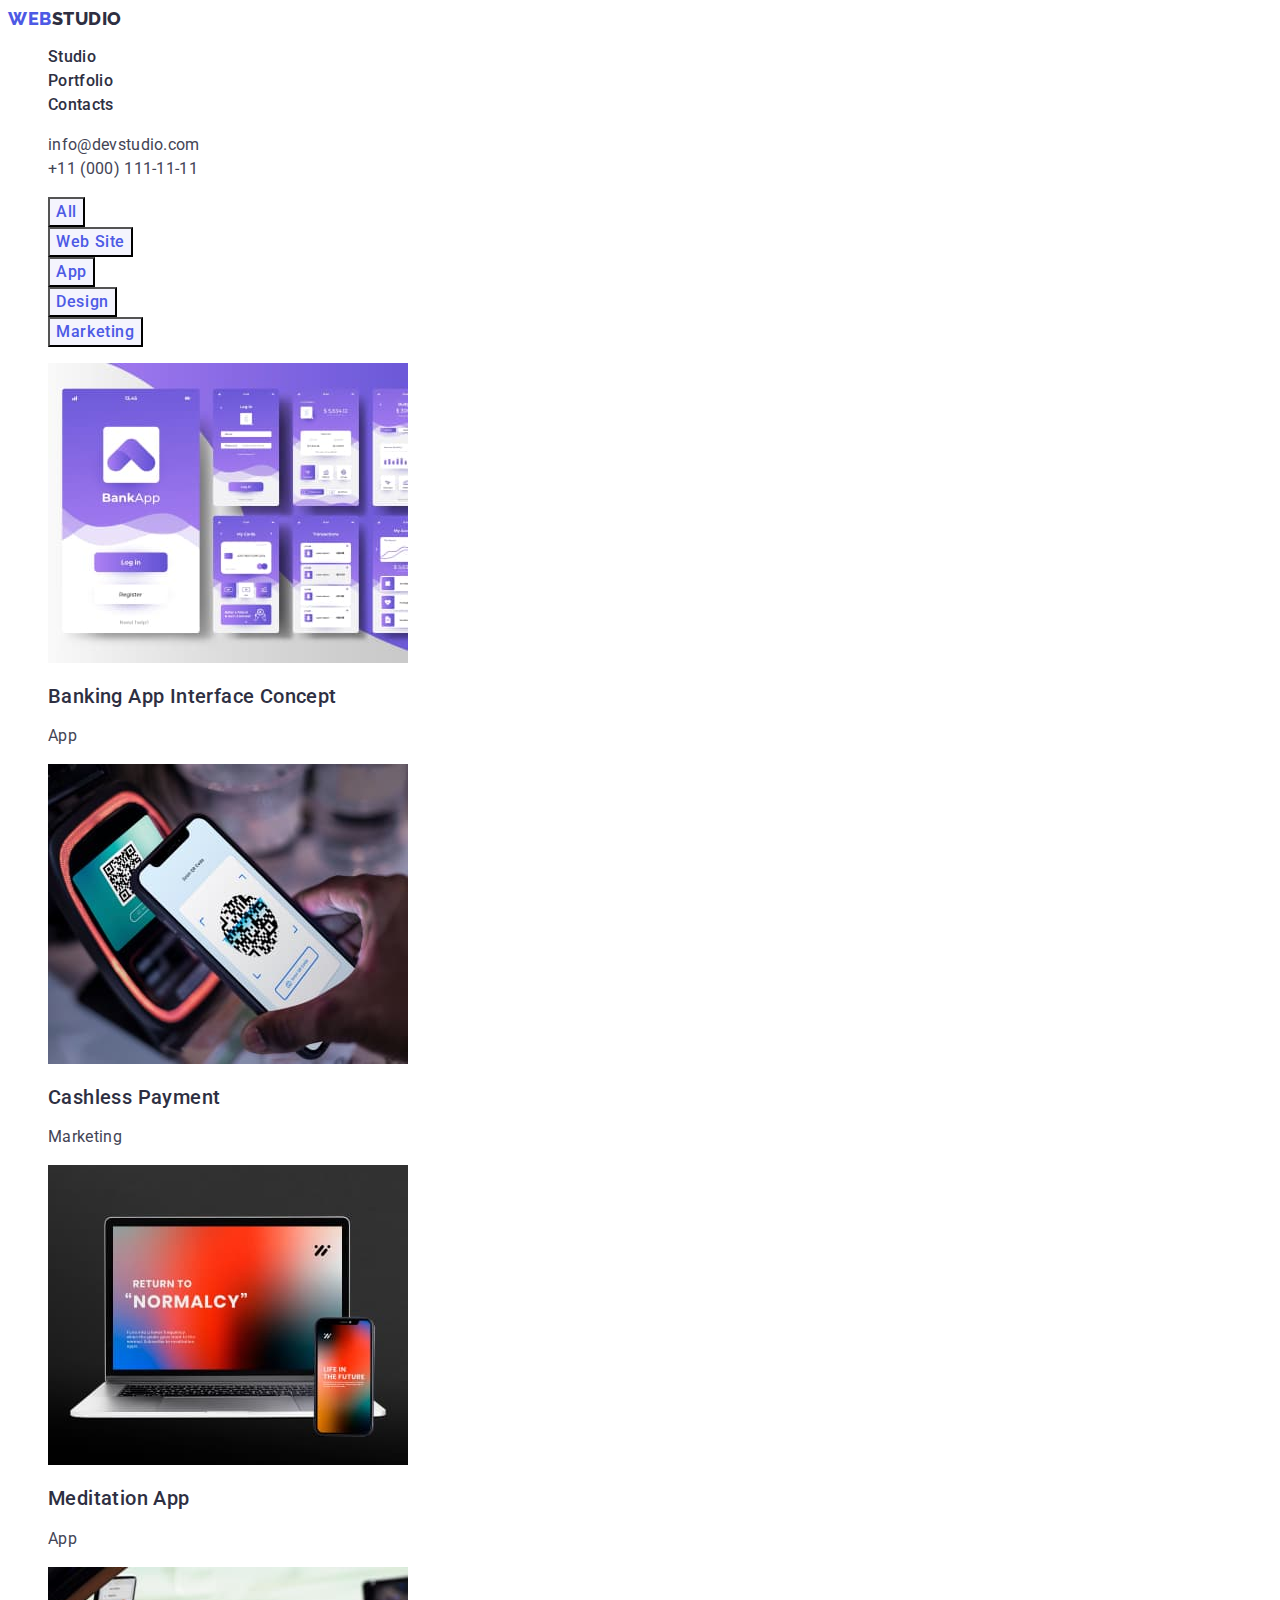
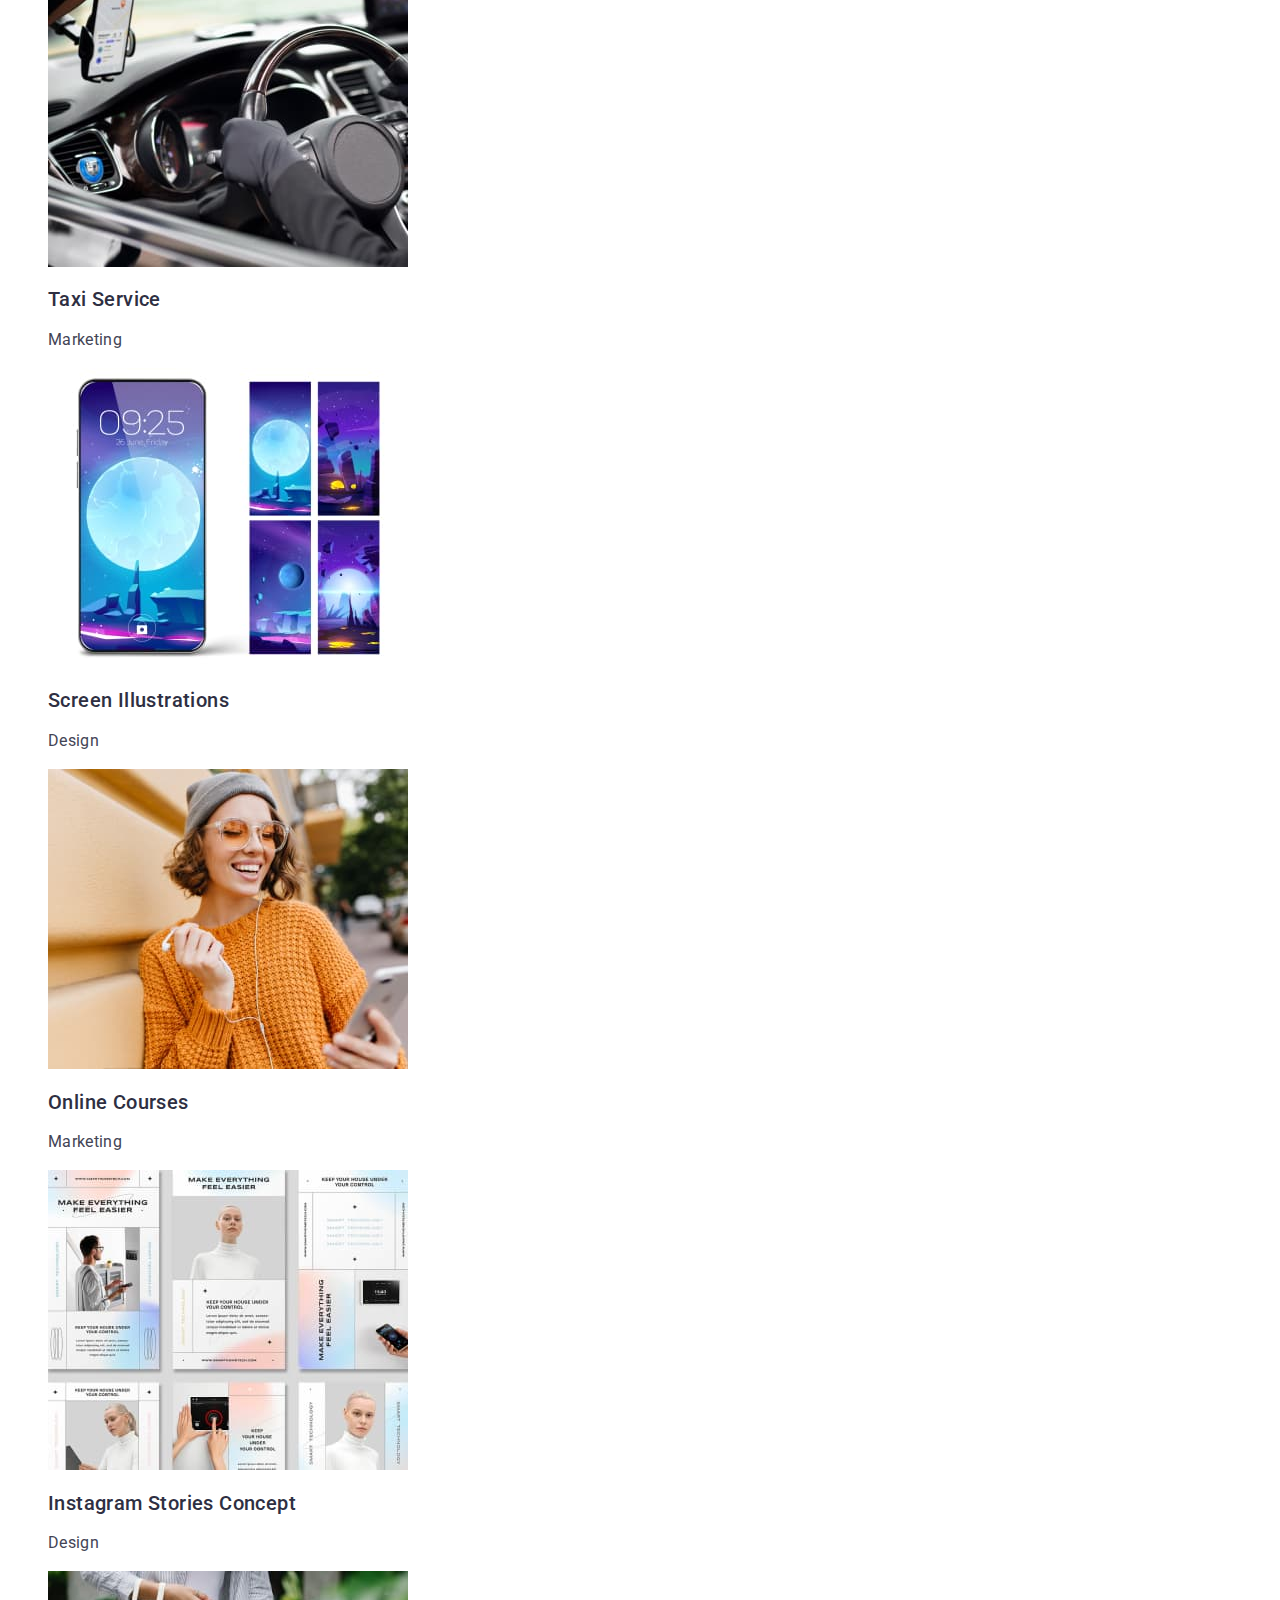
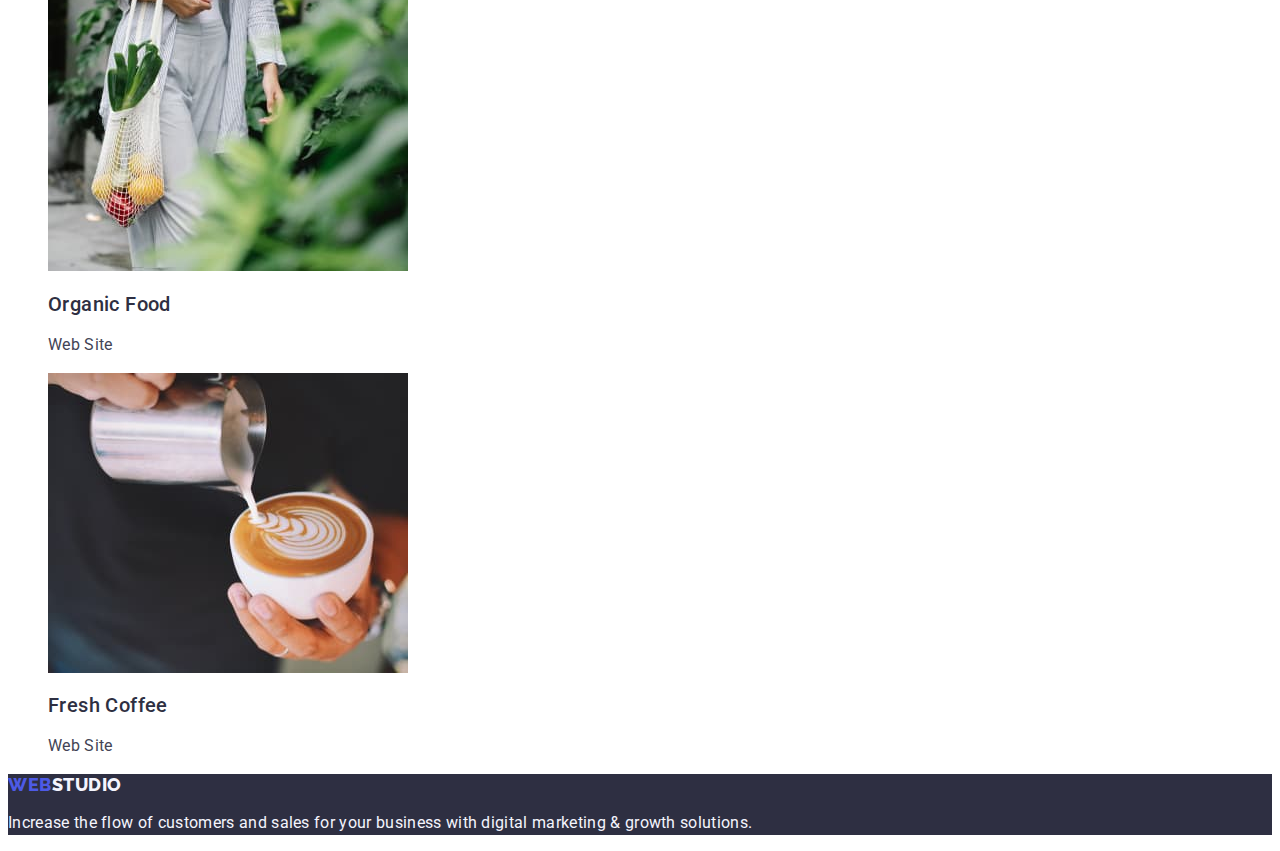
==== portfolio.html @ e1b352a7 "Initial commit" ====
<!DOCTYPE html>
<html lang="en">
<head>
    <meta charset="UTF-8">
    <meta http-equiv="X-UA-Compatible" content="IE=edge">
    <meta name="viewport" content="width=device-width, initial-scale=1.0">
    <title>Portfolio</title>
    <link rel="preconnect" href="https://fonts.googleapis.com">
    <link rel="preconnect" href="https://fonts.gstatic.com" crossorigin>
    <link href="https://fonts.googleapis.com/css2?family=Raleway:wght@800&family=Roboto:wght@400;500;700;900&display=swap"
        rel="stylesheet">
    <link rel="stylesheet" href="./css/styles.css">
</head>
<body>
    <header class="header">
        <nav class="header-navigation">
            <a class="logo link" href="./index.html">Web<span class="header-logo">Studio</span></a>
            <ul class="header-list list">
                <li class="header-item"> <a class="header-link link" href="./index.html">Studio</a> </li>
                <li class="header-item"> <a class="header-link link" href="./portfolio.html">Portfolio</a> </li>
                <li class="header-item"> <a class="header-link link" href="">Contacts</a> </li>
            </ul>
        </nav>
        <address class="header-adress">
            <ul class="header-contact list">
                <li> <a class="header-contact link" href="mailto:info@devstudio.com">info@devstudio.com</a> </li>
                <li> <a class="header-contact link" href="tel:+110001111111">+11 (000) 111-11-11</a> </li>
            </ul>
        </address>
    </header>
    <main>
        <section class="portfolio">
            <h1 hidden>Portfolio</h1>
            <ul class="list">
                <li><button class="portfolio-btn" type="button">All</button></li>
                <li><button class="portfolio-btn" type="button">Web Site</button></li>
                <li><button class="portfolio-btn" type="button">App</button></li>
                <li><button class="portfolio-btn" type="button">Design</button></li>
                <li><button class="portfolio-btn" type="button">Marketing</button></li>
            </ul>
            <ul class="portfolio-list list">
                <li class="portfolio-item">
                    <a class="portfolio-link link">
                    <img src="./images/banking-app.jpg" alt="Illustration of the banking app interface concept" width="360">
                    <h2 class="portfolio-subtitle">Banking App Interface Concept</h2>
                    <p class="portfolio-text">App</p>
                    </a>
                </li>
                <li class="portfolio-item">
                    <a class="portfolio-link link">
                    <img src="./images/cashless-payment.jpg" alt="Payment by QR code" width="360">
                    <h2 class="portfolio-subtitle">Cashless Payment</h2>
                    <p class="portfolio-text">Marketing</p>
                    </a>
                </li>
                <li class="portfolio-item">
                    <a class="portfolio-link link">
                    <img src="./images/meditation-app.jpg" alt="Meditation app" width="360">
                    <h2 class="portfolio-subtitle">Meditation App</h2>
                    <p class="portfolio-text">App</p>
                    </a>
                </li>
                <li class="portfolio-item">
                    <a class="portfolio-link link">
                    <img src="./images/taxi-service.jpg" alt="The taxi driver is driving" width="360">
                    <h2 class="portfolio-subtitle">Taxi Service</h2>
                    <p class="portfolio-text">Marketing</p>
                    </a>
                </li>
                <li class="portfolio-item">
                    <a class="portfolio-link link">
                    <img src="./images/screen-illustrations.jpg" alt="Illustration of screens on the phone" width="360">
                    <h2 class="portfolio-subtitle">Screen Illustrations</h2>
                    <p class="portfolio-text">Design</p>
                    </a>
                </li>
                <li class="portfolio-item">
                    <a class="portfolio-link link">
                    <img src="./images/online-courses.jpg" alt="The girl listens to music in headphones" width="360">
                    <h2 class="portfolio-subtitle">Online Courses</h2>
                    <p class="portfolio-text">Marketing</p>
                    </a>
                </li>
                <li class="portfolio-item">
                    <a class="portfolio-link link">
                    <img src="./images/instagram-stories.jpg" alt="Illustration of the instagram stories concept" width="360">
                    <h2 class="portfolio-subtitle">Instagram Stories Concept</h2>
                    <p class="portfolio-text">Design</p>
                    </a>
                </li>
                <li class="portfolio-item">
                    <a class="portfolio-link link">
                    <img src="./images/organic-food.jpg" alt="Organic food" width="360">
                    <h2 class="portfolio-subtitle">Organic Food</h2>
                    <p class="portfolio-text">Web Site</p>
                    </a>
                </li>
                <li class="portfolio-item">
                    <a class="portfolio-link link">
                    <img src="./images/fresh-coffee.jpg" alt="The gay is making coffee" width="360">
                    <h2 class="portfolio-subtitle">Fresh Coffee</h2>
                    <p class="portfolio-text">Web Site</p>
                    </a>
                </li>
            </ul>
        </section>
    </main>
    <footer class="footer">
        <a class="logo link" href="./index.html">Web<span class="footer-logo">Studio</span></a>
        <p class="footer-text">Increase the flow of customers and sales for your business with digital marketing & growth
            solutions.</p>
    </footer>
</body>
</html>
---- css/styles.css ----
:root {
    --color-primary: #434455;
    --color-secondary: #2E2F42;
    --color-action: #4D5AE5;
    --color-brand: #2E2F42;
    --color-brand-light: #F4F4FD;
    --color-invert: #fff;
    --color-logo: #4D5AE5;
    --color-action-light: #E7E9FC;
    --color-background: #fff;
    --color-logo-header: #2E2F42;
    --color-logo-footer: #F4F4FD;
    --color-footer-text: #F4F4FD;
    --color-hover-link: #404BBF;
    --color-hover-btn: #404BBF;
}

body {
    font-family: 'Roboto', sans-serif;
    color: var(--color-primary);
    background-color: var(--color-background);
}

.list {
    list-style: none;
}

.link {
    text-decoration: none;
}

.logo {
    font-family: 'Raleway', sans-serif;
    font-weight: 800;
    font-size: 18px;
    line-height: 1.17;
    color: var(--color-logo);
    letter-spacing: 0.03em;
    text-transform: uppercase;
}

/* HEADER */

.header-logo {
    color: var(--color-logo-header);
}

.header-link {
    font-weight: 500;
    font-size: 16px;
    line-height: 1.5;
    letter-spacing: 0.02em;
    color: var(--color-secondary);
}

.header-link:focus,
.header-link:hover {
    color: var(--color-hover-link);
}

.header-adress {
    font-style: normal;
}

.header-contact {
    font-size: 16px;
    line-height: 1.5;
    letter-spacing: 0.02em;
    color: var(--color-primary);
}

.header-contact:hover,
.header-contact:focus {
    color: var(--color-hover-link);
}


/* HERO SECTION */

.hero-section {
    background-color: var(--color-brand);
}

.hero-title {
    font-size: 56px;
    line-height: 1.07;
    text-align: center;
    letter-spacing: 0.02em;
    color: var(--color-invert);
}

.hero-btn {
    font-family: inherit;
    font-weight: 500;
    font-size: 16px;
    line-height: 1.5;
    display: flex;
    align-items: center;
    letter-spacing: 0.04em;
    color: var(--color-invert);
    background-color: var(--color-action);
    cursor: pointer;
}

.hero-btn:hover,
.hero-btn:focus {
    background-color: var(--color-hover-btn);
    color: var(--color-invert);
}

/* FEATURES */

.feaures-subtitle {
    font-weight: 500;
    font-size: 20px;
    line-height: 1.2;
    letter-spacing: 0.02em;
    color: var(--color-secondary);
}

.fetures-text {
    font-size: 16px;
    line-height: 1.5;
    letter-spacing: 0.02em;
}

/* ABOUT */

.about-title {
    font-size: 36px;
    line-height: 1.11;
    text-align: center;
    letter-spacing: 0.02em;
    text-transform: capitalize;
    color: var(--color-secondary);
}

/* TEAM */

.team {
    background-color: var(--color-brand-light);
}

.team-title {
    font-size: 36px;
    line-height: 1.11;
    text-align: center;
    letter-spacing: 0.02em;
    text-transform: capitalize;
    color: var(--color-secondary);
}

.team-item {
    background-color: var(--color-invert);
}

.team-subtitle {
    font-weight: 500;
    font-size: 20px;
    line-height: 1.2;
    text-align: center;
    letter-spacing: 0.02em;
    color: var(--color-secondary);
}

.team-text {
    font-size: 16px;
    line-height: 1.5;
    text-align: center;
    letter-spacing: 0.02em;
}

/* PORTFOLIO */

.portfolio-btn {
    font-family: inherit;
    font-weight: 500;
    font-size: 16px;
    line-height: 1.5;
    display: flex;
    align-items: center;
    text-align: center;
    letter-spacing: 0.04em;
    cursor: pointer;
    color: var(--color-action);
    background-color: var(--color-logo-footer);
}

.portfolio-btn:hover,
.portfolio-btn:focus {
    color: var(--color-invert);
    background-color: var(--color-hover-btn);
}

.portfolio-subtitle {
    font-weight: 500;
    font-size: 20px;
    line-height: 1.2;
    letter-spacing: 0.02em;
    color: var(--color-secondary);
}

.portfolio-text {
    font-size: 16px;
    line-height: 1.5;
    letter-spacing: 0.02em;
}

/* FOOTEER */

.footer {
    background-color: var(--color-brand);
}

.footer-logo {
    color: var(--color-logo-footer);
}

.footer-text {
    font-size: 16px;
    line-height: 1.5;
    letter-spacing: 0.02em;
    color: var(--color-footer-text);
}
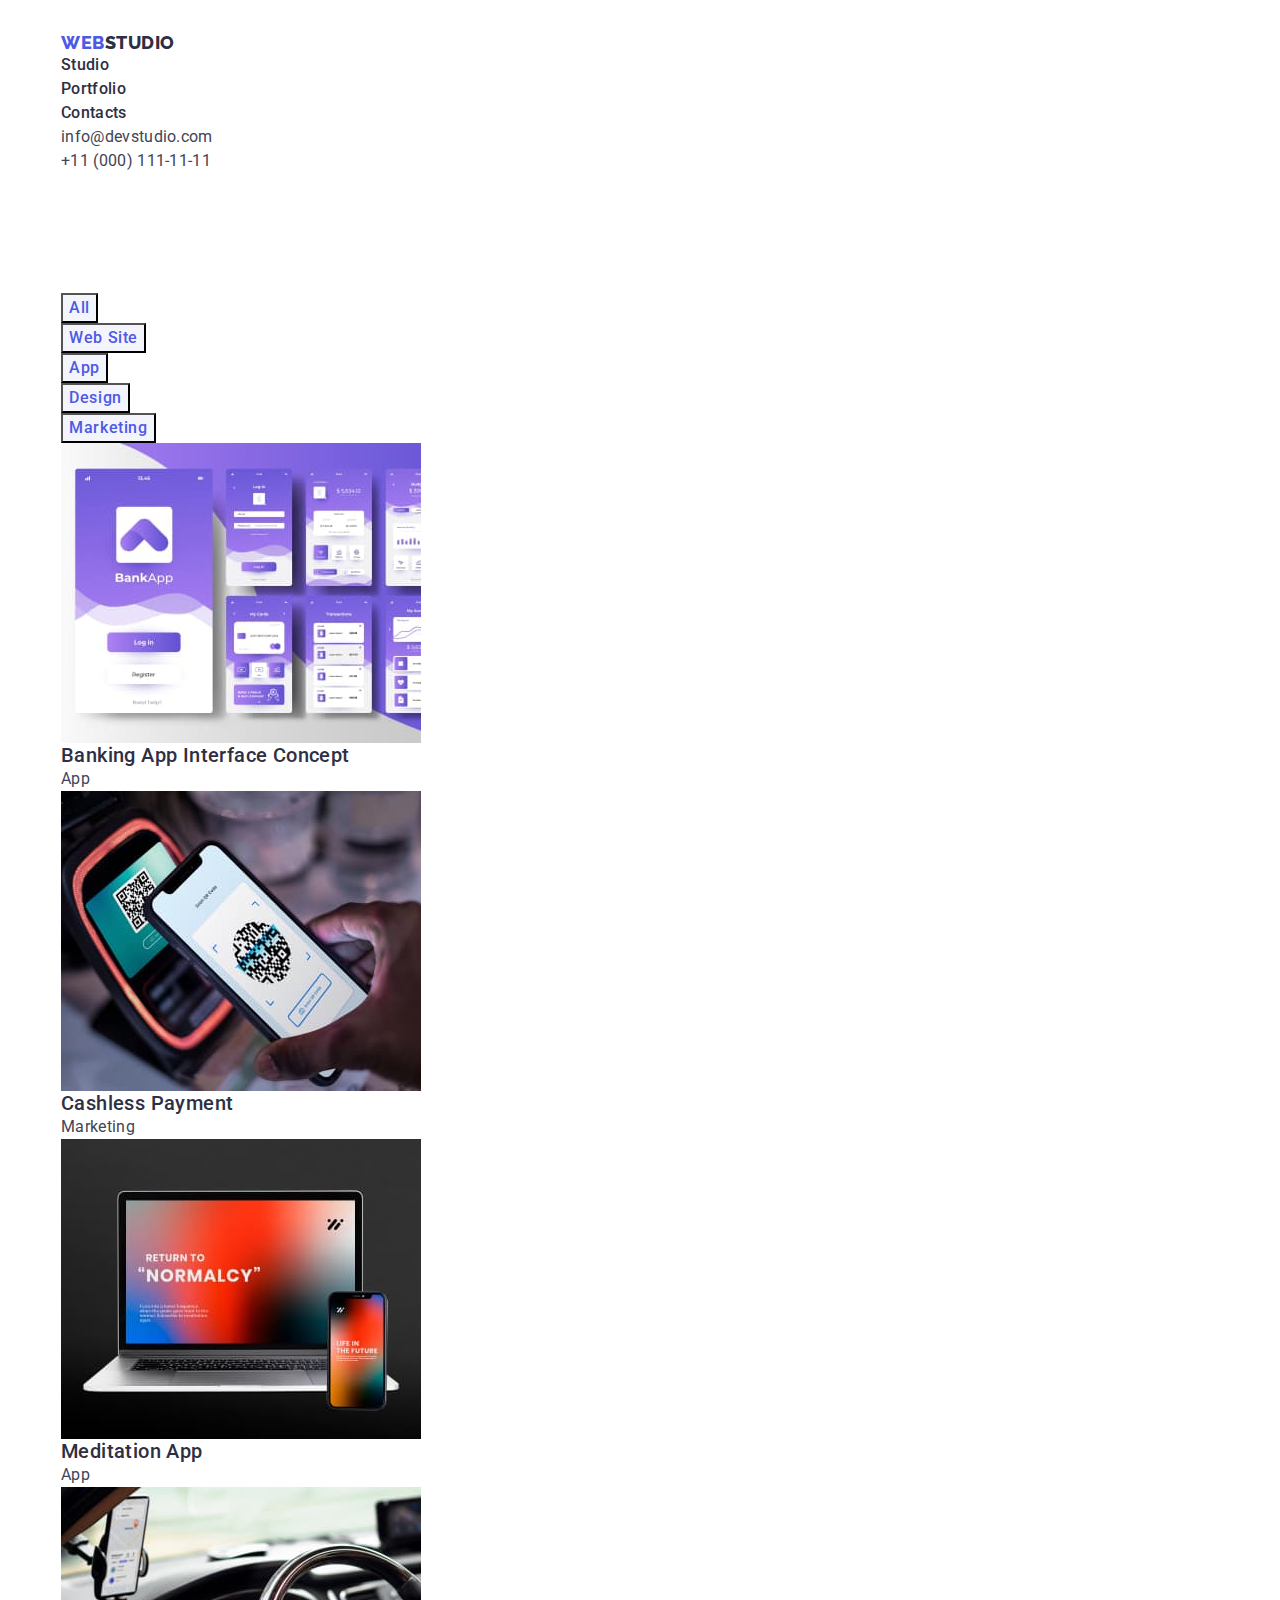
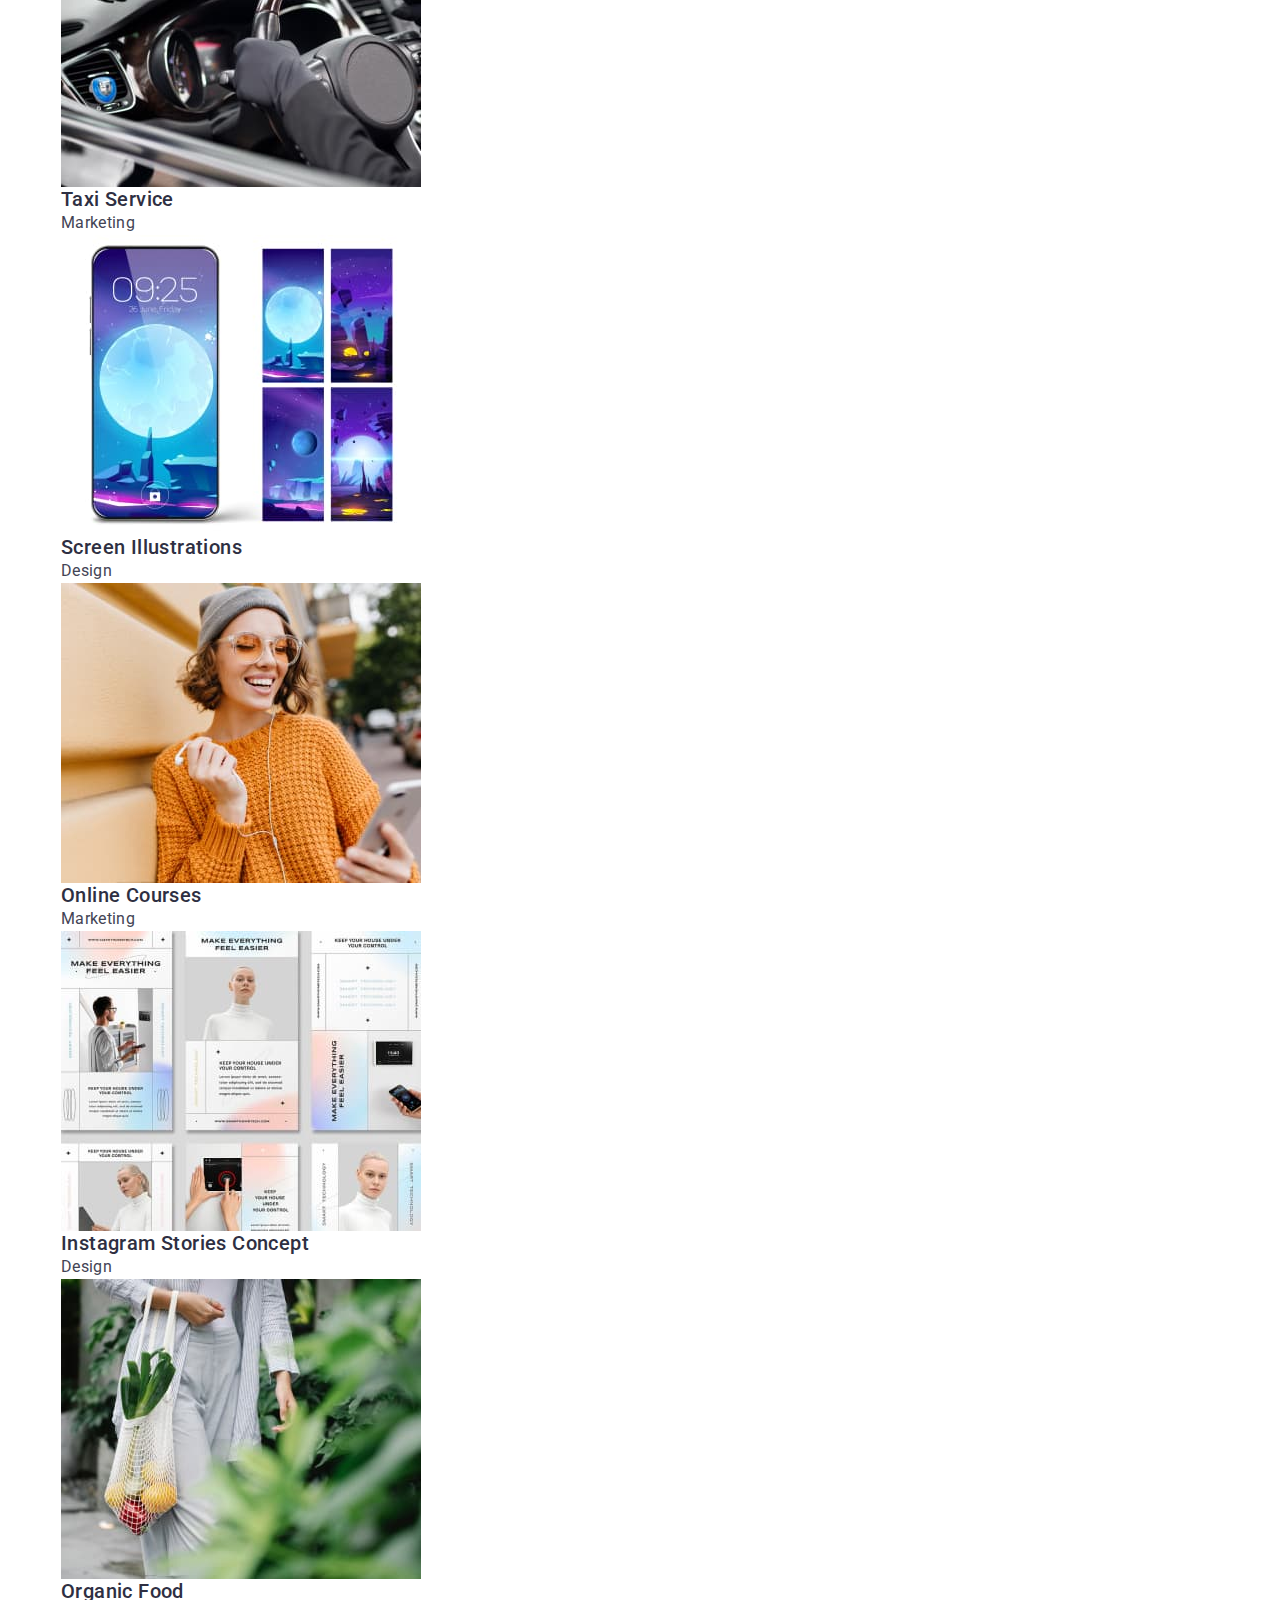
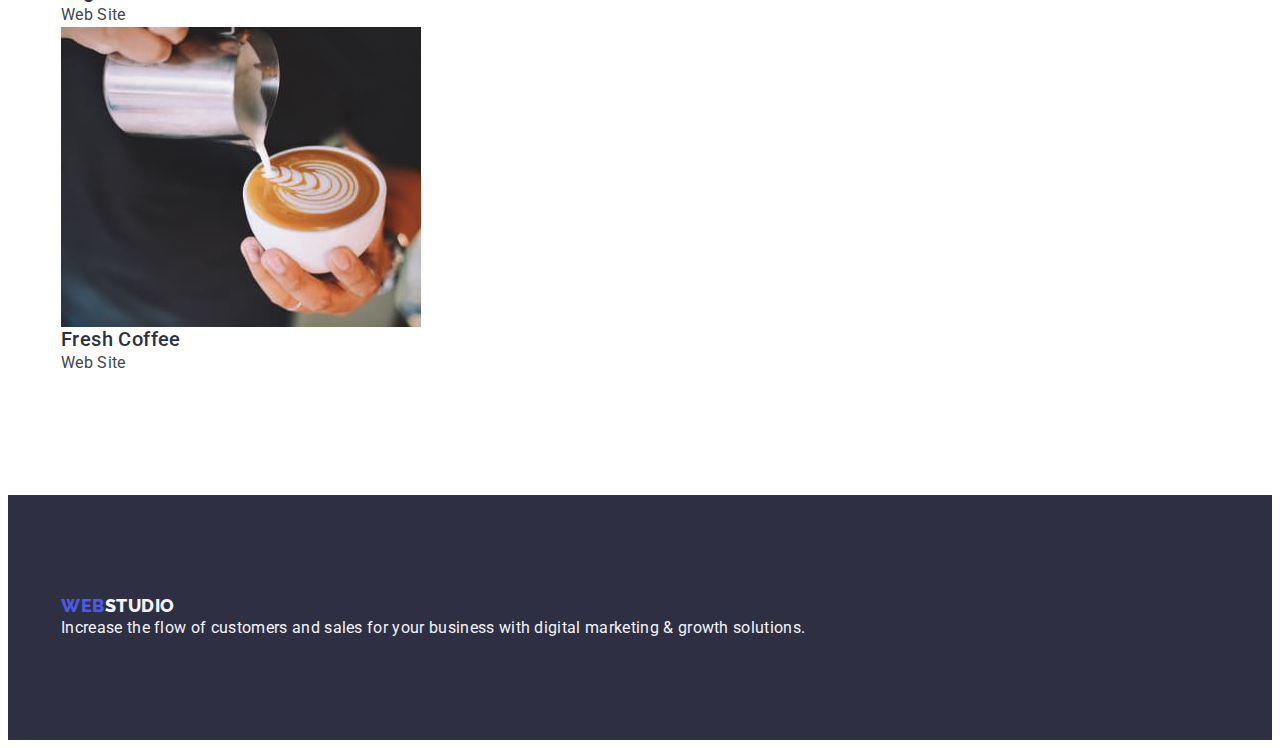
==== commit c22ec889: "add modern normalize" ====
--- a/portfolio.html
+++ b/portfolio.html
@@ -9,10 +9,14 @@
     <link rel="preconnect" href="https://fonts.gstatic.com" crossorigin>
     <link href="https://fonts.googleapis.com/css2?family=Raleway:wght@800&family=Roboto:wght@400;500;700;900&display=swap"
         rel="stylesheet">
+    <link rel="stylesheet" href="https://cdnjs.cloudflare.com/ajax/libs/modern-normalize/1.1.0/modern-normalize.min.css"
+        integrity="sha512-wpPYUAdjBVSE4KJnH1VR1HeZfpl1ub8YT/NKx4PuQ5NmX2tKuGu6U/JRp5y+Y8XG2tV+wKQpNHVUX03MfMFn9Q=="
+        crossorigin="anonymous" referrerpolicy="no-referrer" />
     <link rel="stylesheet" href="./css/styles.css">
 </head>
 <body>
     <header class="header">
+    <div class="container">
         <nav class="header-navigation">
             <a class="logo link" href="./index.html">Web<span class="header-logo">Studio</span></a>
             <ul class="header-list list">
@@ -21,17 +25,19 @@
                 <li class="header-item"> <a class="header-link link" href="">Contacts</a> </li>
             </ul>
         </nav>
-        <address class="header-adress">
-            <ul class="header-contact list">
-                <li> <a class="header-contact link" href="mailto:info@devstudio.com">info@devstudio.com</a> </li>
-                <li> <a class="header-contact link" href="tel:+110001111111">+11 (000) 111-11-11</a> </li>
+        <address class="header-address">
+            <ul class="header-address-list list">
+                <li> <a class="header-address-item link" href="mailto:info@devstudio.com">info@devstudio.com</a> </li>
+                <li> <a class="header-address-item link" href="tel:+110001111111">+11 (000) 111-11-11</a> </li>
             </ul>
         </address>
+    </div>
     </header>
     <main>
         <section class="portfolio">
+        <div class="container">
             <h1 hidden>Portfolio</h1>
-            <ul class="list">
+            <ul class="portfolio-btn-list list">
                 <li><button class="portfolio-btn" type="button">All</button></li>
                 <li><button class="portfolio-btn" type="button">Web Site</button></li>
                 <li><button class="portfolio-btn" type="button">App</button></li>
@@ -103,12 +109,16 @@
                     </a>
                 </li>
             </ul>
+        </div>
         </section>
     </main>
     <footer class="footer">
+    <div class="container">
         <a class="logo link" href="./index.html">Web<span class="footer-logo">Studio</span></a>
         <p class="footer-text">Increase the flow of customers and sales for your business with digital marketing & growth
             solutions.</p>
+    </div>
     </footer>
 </body>
-</html>+</html>
+ 
--- a/css/styles.css
+++ b/css/styles.css
@@ -15,6 +15,30 @@
     --color-hover-btn: #404BBF;
 }
 
+p,
+h1,
+h2,
+h3 {
+    margin: 0;
+}
+
+ul {
+    margin: 0;
+    padding-left: 0;
+}
+
+button {
+    cursor: pointer;
+}
+
+address {
+    font-style: normal;
+}
+
+img {
+    display: block;
+}
+  
 body {
     font-family: 'Roboto', sans-serif;
     color: var(--color-primary);
@@ -39,7 +63,19 @@
     text-transform: uppercase;
 }
 
+.container {
+    width: 1158px;
+    padding-left: 15px;
+    padding-right: 15px;
+    margin: 0 auto;
+}
+
 /* HEADER */
+
+.header {
+    padding-top: 24px;
+    padding-bottom: 24px;
+}
 
 .header-logo {
     color: var(--color-logo-header);
@@ -58,19 +94,16 @@
     color: var(--color-hover-link);
 }
 
-.header-adress {
-    font-style: normal;
-}
-
-.header-contact {
+
+.header-address-item {
     font-size: 16px;
     line-height: 1.5;
     letter-spacing: 0.02em;
     color: var(--color-primary);
 }
 
-.header-contact:hover,
-.header-contact:focus {
+.header-address-item:hover,
+.header-address-item:focus {
     color: var(--color-hover-link);
 }
 
@@ -79,6 +112,8 @@
 
 .hero-section {
     background-color: var(--color-brand);
+    padding-top: 188px;
+    padding-bottom: 188px;
 }
 
 .hero-title {
@@ -99,7 +134,6 @@
     letter-spacing: 0.04em;
     color: var(--color-invert);
     background-color: var(--color-action);
-    cursor: pointer;
 }
 
 .hero-btn:hover,
@@ -110,6 +144,11 @@
 
 /* FEATURES */
 
+.features {
+    padding-top: 120px;
+    padding-bottom: 120px;
+}
+
 .feaures-subtitle {
     font-weight: 500;
     font-size: 20px;
@@ -125,6 +164,10 @@
 }
 
 /* ABOUT */
+
+.about {
+    padding-bottom: 120px;
+}
 
 .about-title {
     font-size: 36px;
@@ -139,6 +182,8 @@
 
 .team {
     background-color: var(--color-brand-light);
+    padding-top: 120px;
+    padding-bottom: 120px;
 }
 
 .team-title {
@@ -171,6 +216,10 @@
 }
 
 /* PORTFOLIO */
+.portfolio {
+    padding-top: 96px;
+    padding-bottom: 120px;
+}
 
 .portfolio-btn {
     font-family: inherit;
@@ -181,7 +230,6 @@
     align-items: center;
     text-align: center;
     letter-spacing: 0.04em;
-    cursor: pointer;
     color: var(--color-action);
     background-color: var(--color-logo-footer);
 }
@@ -210,6 +258,8 @@
 
 .footer {
     background-color: var(--color-brand);
+    padding-top: 100px;
+    padding-bottom: 100px;
 }
 
 .footer-logo {
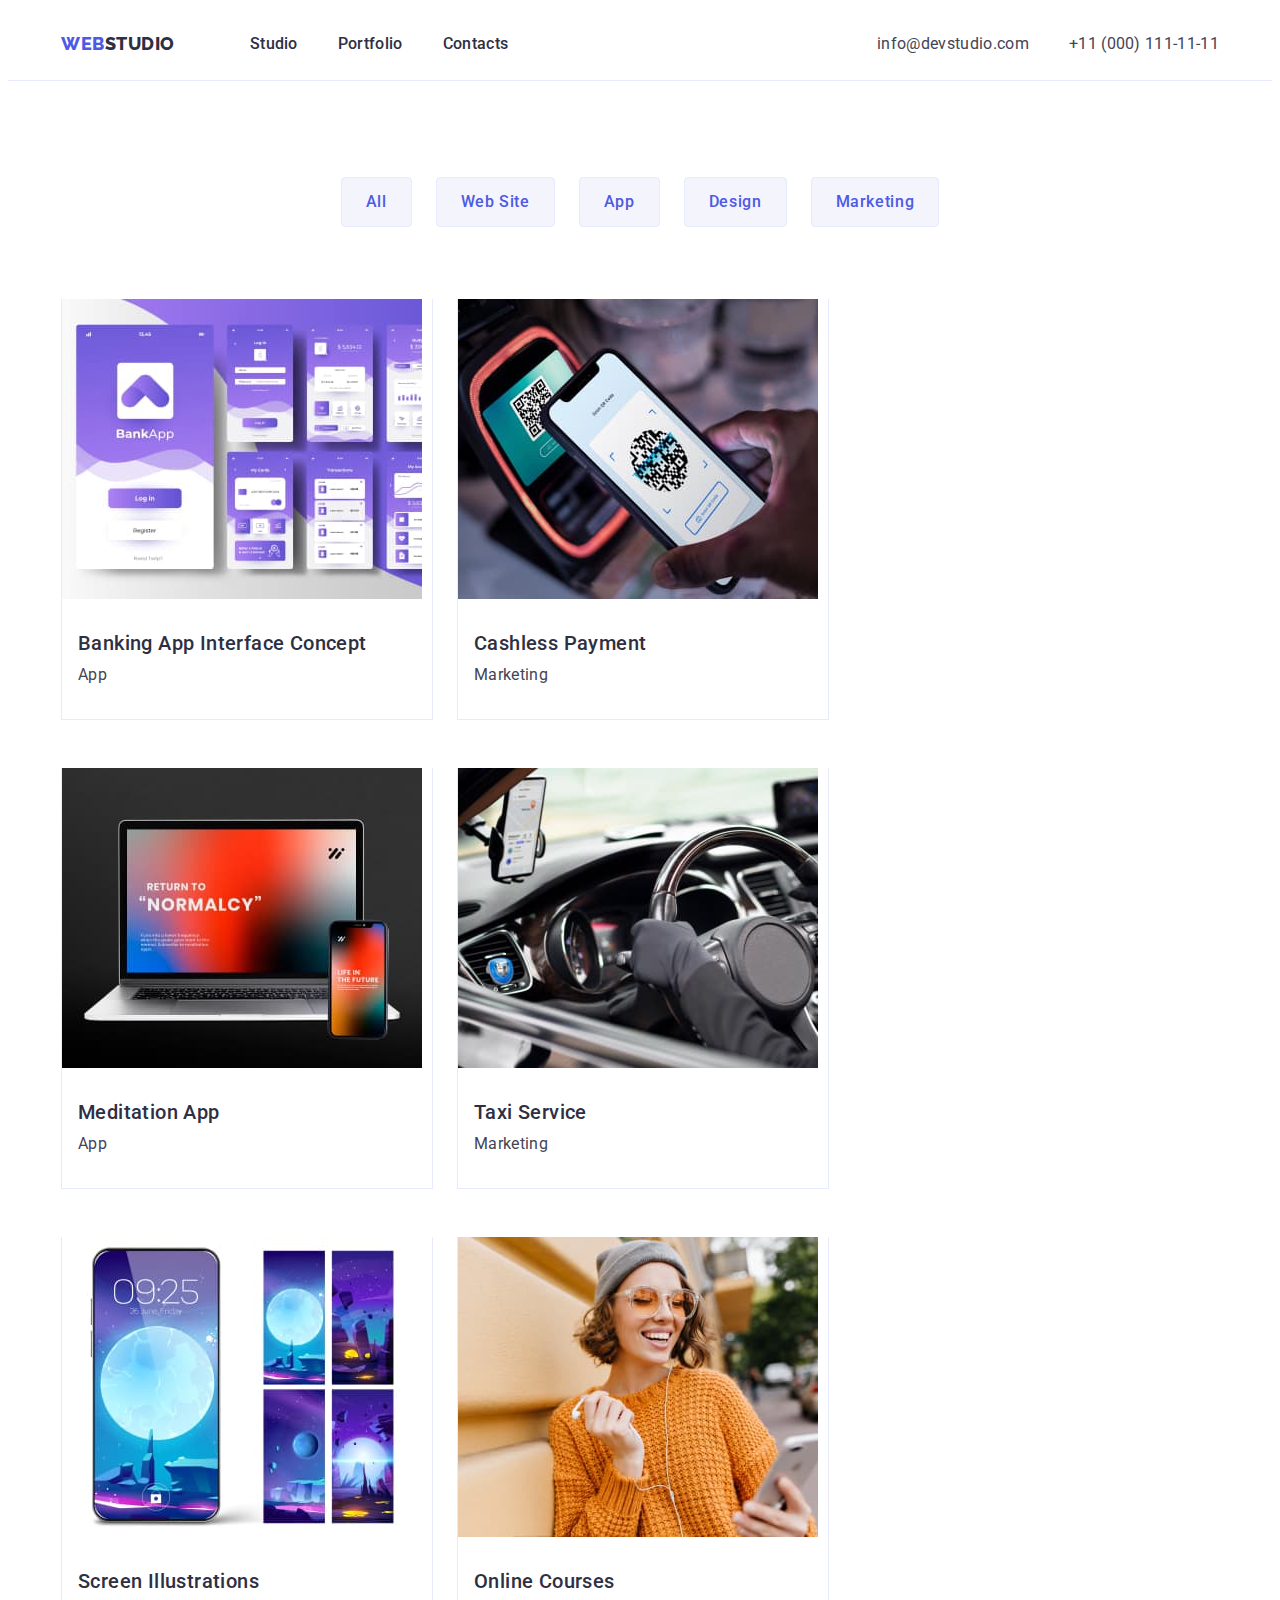
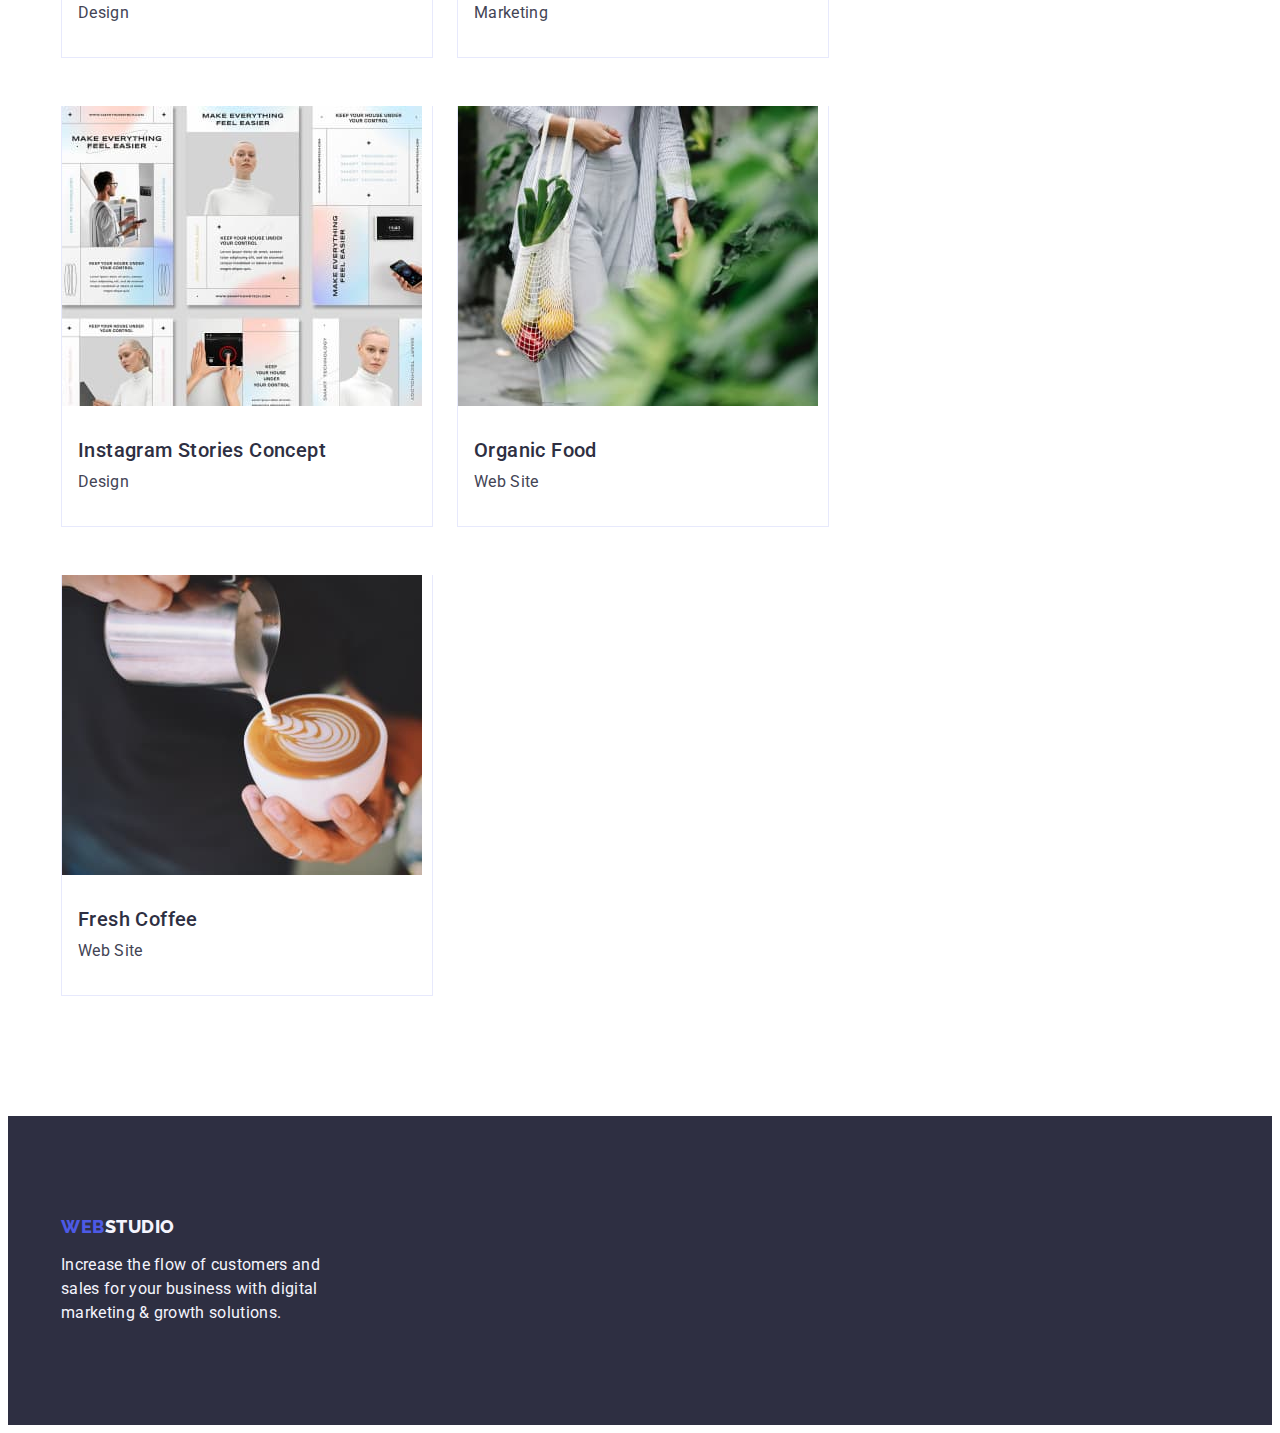
==== commit 13c42d1b: "add flex" ====
--- a/portfolio.html
+++ b/portfolio.html
@@ -16,7 +16,7 @@
 </head>
 <body>
     <header class="header">
-    <div class="container">
+    <div class="container header-container">
         <nav class="header-navigation">
             <a class="logo link" href="./index.html">Web<span class="header-logo">Studio</span></a>
             <ul class="header-list list">
@@ -36,7 +36,7 @@
     <main>
         <section class="portfolio">
         <div class="container">
-            <h1 hidden>Portfolio</h1>
+            <h1 class="visually-hidden">Portfolio</h1>
             <ul class="portfolio-btn-list list">
                 <li><button class="portfolio-btn" type="button">All</button></li>
                 <li><button class="portfolio-btn" type="button">Web Site</button></li>
@@ -48,64 +48,82 @@
                 <li class="portfolio-item">
                     <a class="portfolio-link link">
                     <img src="./images/banking-app.jpg" alt="Illustration of the banking app interface concept" width="360">
-                    <h2 class="portfolio-subtitle">Banking App Interface Concept</h2>
-                    <p class="portfolio-text">App</p>
+                    <div class="bottom-card-portfolio">
+                        <h2 class="portfolio-subtitle">Banking App Interface Concept</h2>
+                        <p class="portfolio-text">App</p>
+                    </div>
                     </a>
                 </li>
                 <li class="portfolio-item">
                     <a class="portfolio-link link">
                     <img src="./images/cashless-payment.jpg" alt="Payment by QR code" width="360">
-                    <h2 class="portfolio-subtitle">Cashless Payment</h2>
-                    <p class="portfolio-text">Marketing</p>
+                    <div class="bottom-card-portfolio">
+                        <h2 class="portfolio-subtitle">Cashless Payment</h2>
+                        <p class="portfolio-text">Marketing</p>
+                    </div>
                     </a>
                 </li>
                 <li class="portfolio-item">
                     <a class="portfolio-link link">
                     <img src="./images/meditation-app.jpg" alt="Meditation app" width="360">
-                    <h2 class="portfolio-subtitle">Meditation App</h2>
-                    <p class="portfolio-text">App</p>
+                    <div class="bottom-card-portfolio">
+                        <h2 class="portfolio-subtitle">Meditation App</h2>
+                        <p class="portfolio-text">App</p>
+                    </div>
                     </a>
                 </li>
                 <li class="portfolio-item">
                     <a class="portfolio-link link">
                     <img src="./images/taxi-service.jpg" alt="The taxi driver is driving" width="360">
-                    <h2 class="portfolio-subtitle">Taxi Service</h2>
-                    <p class="portfolio-text">Marketing</p>
+                    <div class="bottom-card-portfolio">
+                        <h2 class="portfolio-subtitle">Taxi Service</h2>
+                        <p class="portfolio-text">Marketing</p>
+                    </div>
                     </a>
                 </li>
                 <li class="portfolio-item">
                     <a class="portfolio-link link">
                     <img src="./images/screen-illustrations.jpg" alt="Illustration of screens on the phone" width="360">
-                    <h2 class="portfolio-subtitle">Screen Illustrations</h2>
-                    <p class="portfolio-text">Design</p>
+                    <div class="bottom-card-portfolio">
+                        <h2 class="portfolio-subtitle">Screen Illustrations</h2>
+                        <p class="portfolio-text">Design</p>
+                    </div>
                     </a>
                 </li>
                 <li class="portfolio-item">
                     <a class="portfolio-link link">
                     <img src="./images/online-courses.jpg" alt="The girl listens to music in headphones" width="360">
-                    <h2 class="portfolio-subtitle">Online Courses</h2>
-                    <p class="portfolio-text">Marketing</p>
+                    <div class="bottom-card-portfolio">
+                        <h2 class="portfolio-subtitle">Online Courses</h2>
+                        <p class="portfolio-text">Marketing</p>
+                    </div>
                     </a>
                 </li>
                 <li class="portfolio-item">
                     <a class="portfolio-link link">
                     <img src="./images/instagram-stories.jpg" alt="Illustration of the instagram stories concept" width="360">
-                    <h2 class="portfolio-subtitle">Instagram Stories Concept</h2>
-                    <p class="portfolio-text">Design</p>
+                    <div class="bottom-card-portfolio">
+                        <h2 class="portfolio-subtitle">Instagram Stories Concept</h2>
+                        <p class="portfolio-text">Design</p>
+                    </div>
                     </a>
                 </li>
                 <li class="portfolio-item">
                     <a class="portfolio-link link">
                     <img src="./images/organic-food.jpg" alt="Organic food" width="360">
-                    <h2 class="portfolio-subtitle">Organic Food</h2>
-                    <p class="portfolio-text">Web Site</p>
+                    <div class="bottom-card-portfolio">
+                        <h2 class="portfolio-subtitle">Organic Food</h2>
+                        <p class="portfolio-text">Web Site</p>
+                    </div>
                     </a>
                 </li>
                 <li class="portfolio-item">
                     <a class="portfolio-link link">
                     <img src="./images/fresh-coffee.jpg" alt="The gay is making coffee" width="360">
-                    <h2 class="portfolio-subtitle">Fresh Coffee</h2>
-                    <p class="portfolio-text">Web Site</p>
+                    <div class="bottom-card-portfolio">
+                        <h2 class="portfolio-subtitle">Fresh Coffee</h2>
+                        <p class="portfolio-text">Web Site</p>
+                    </div>
                     </a>
                 </li>
             </ul>
@@ -121,4 +139,3 @@
     </footer>
 </body>
 </html>
- 
--- a/css/styles.css
+++ b/css/styles.css
@@ -13,12 +13,16 @@
     --color-footer-text: #F4F4FD;
     --color-hover-link: #404BBF;
     --color-hover-btn: #404BBF;
+    --color-header-line: #E7E9FC;
 }
 
 p,
 h1,
 h2,
-h3 {
+h3,
+h4,
+h5,
+h6 {
     margin: 0;
 }
 
@@ -37,12 +41,27 @@
 
 img {
     display: block;
+    max-width: 100%;
+    height: auto;
 }
   
 body {
     font-family: 'Roboto', sans-serif;
     color: var(--color-primary);
     background-color: var(--color-background);
+}
+
+.visually-hidden {
+    position: absolute;
+    width: 1px;
+    height: 1px;
+    margin: -1px;
+    border: 0;
+    padding: 0;
+    white-space: nowrap;
+    clip-path: inset(100%);
+    clip: rect(0 0 0 0);
+    overflow: hidden;
 }
 
 .list {
@@ -75,10 +94,27 @@
 .header {
     padding-top: 24px;
     padding-bottom: 24px;
+    border-bottom: 1px solid var(--color-header-line);
+}
+
+.header-container {
+    display: flex;
+    justify-content: space-between;
+}
+
+.header-navigation {
+    display: flex;
+    align-items: center;
 }
 
 .header-logo {
     color: var(--color-logo-header);
+    margin-right: 75px;
+}
+
+.header-list {
+    display: flex;
+    gap: 40px;
 }
 
 .header-link {
@@ -92,6 +128,11 @@
 .header-link:focus,
 .header-link:hover {
     color: var(--color-hover-link);
+}
+
+.header-address-list {
+    display: flex;
+    gap: 40px;
 }
 
 
@@ -117,23 +158,31 @@
 }
 
 .hero-title {
+    max-width: 500px;
     font-size: 56px;
     line-height: 1.07;
     text-align: center;
     letter-spacing: 0.02em;
+    margin-right: auto;
+    margin-left: auto;
+    margin-bottom: 48px;
     color: var(--color-invert);
 }
 
 .hero-btn {
+    display: block;
+    margin: 0 auto;
+    min-width: 169px;
+    height: 56px;
     font-family: inherit;
     font-weight: 500;
     font-size: 16px;
     line-height: 1.5;
-    display: flex;
-    align-items: center;
     letter-spacing: 0.04em;
     color: var(--color-invert);
     background-color: var(--color-action);
+    box-shadow: 0px 4px 4px rgba(0, 0, 0, 0.15);
+    border-radius: 4px;
 }
 
 .hero-btn:hover,
@@ -149,12 +198,18 @@
     padding-bottom: 120px;
 }
 
+.features-list {
+    display: flex;
+    gap: 24px;
+}
+
 .feaures-subtitle {
     font-weight: 500;
     font-size: 20px;
     line-height: 1.2;
     letter-spacing: 0.02em;
     color: var(--color-secondary);
+    margin-bottom: 8px;
 }
 
 .fetures-text {
@@ -176,6 +231,16 @@
     letter-spacing: 0.02em;
     text-transform: capitalize;
     color: var(--color-secondary);
+    margin-bottom: 72px;
+}
+
+.about-list {
+    display: flex;
+    gap: 24px;
+}
+
+.about-item {
+    width: calc((100% - 48px) / 3);
 }
 
 /* TEAM */
@@ -193,10 +258,23 @@
     letter-spacing: 0.02em;
     text-transform: capitalize;
     color: var(--color-secondary);
+    margin-bottom: 72px;
+}
+
+.team-list {
+    display: flex;
+    gap: 24px;
 }
 
 .team-item {
+    width: calc((100% - 72) / 4);
     background-color: var(--color-invert);
+    box-shadow: 0px 1px 6px rgba(46, 47, 66, 0.08), 0px 1px 1px rgba(46, 47, 66, 0.16), 0px 2px 1px rgba(46, 47, 66, 0.08);
+    border-radius: 0px 0px 4px 4px;
+}
+
+.bottom-card-team {
+    padding: 32px 16px;
 }
 
 .team-subtitle {
@@ -221,6 +299,12 @@
     padding-bottom: 120px;
 }
 
+.portfolio-btn-list {
+    display: flex;
+    gap: 24px;
+    justify-content: center;
+}
+
 .portfolio-btn {
     font-family: inherit;
     font-weight: 500;
@@ -232,6 +316,10 @@
     letter-spacing: 0.04em;
     color: var(--color-action);
     background-color: var(--color-logo-footer);
+    margin-bottom: 72px;
+    border: 1px solid #E7E9FC;
+    border-radius: 4px;
+    padding: 12px 24px;
 }
 
 .portfolio-btn:hover,
@@ -240,12 +328,31 @@
     background-color: var(--color-hover-btn);
 }
 
+.portfolio-list {
+    display: flex;
+    flex-wrap: wrap;
+    gap: 48px 24px;
+}
+
+.portfolio-item {
+    width: calc((100% - 48px) / 3);
+    border-right: 1px solid #E7E9FC;
+    border-bottom: 1px solid #E7E9FC;
+    border-left: 1px solid #E7E9FC;
+}
+
+.bottom-card-portfolio {
+    padding: 32px 54px 32px 16px;
+}
+
 .portfolio-subtitle {
+    min-width: 290px;
     font-weight: 500;
     font-size: 20px;
     line-height: 1.2;
     letter-spacing: 0.02em;
     color: var(--color-secondary);
+    margin-bottom: 8px;
 }
 
 .portfolio-text {
@@ -267,8 +374,11 @@
 }
 
 .footer-text {
+    max-width: 264px;
+    height: 72px;
     font-size: 16px;
     line-height: 1.5;
     letter-spacing: 0.02em;
     color: var(--color-footer-text);
+    margin-top: 16px;
 }